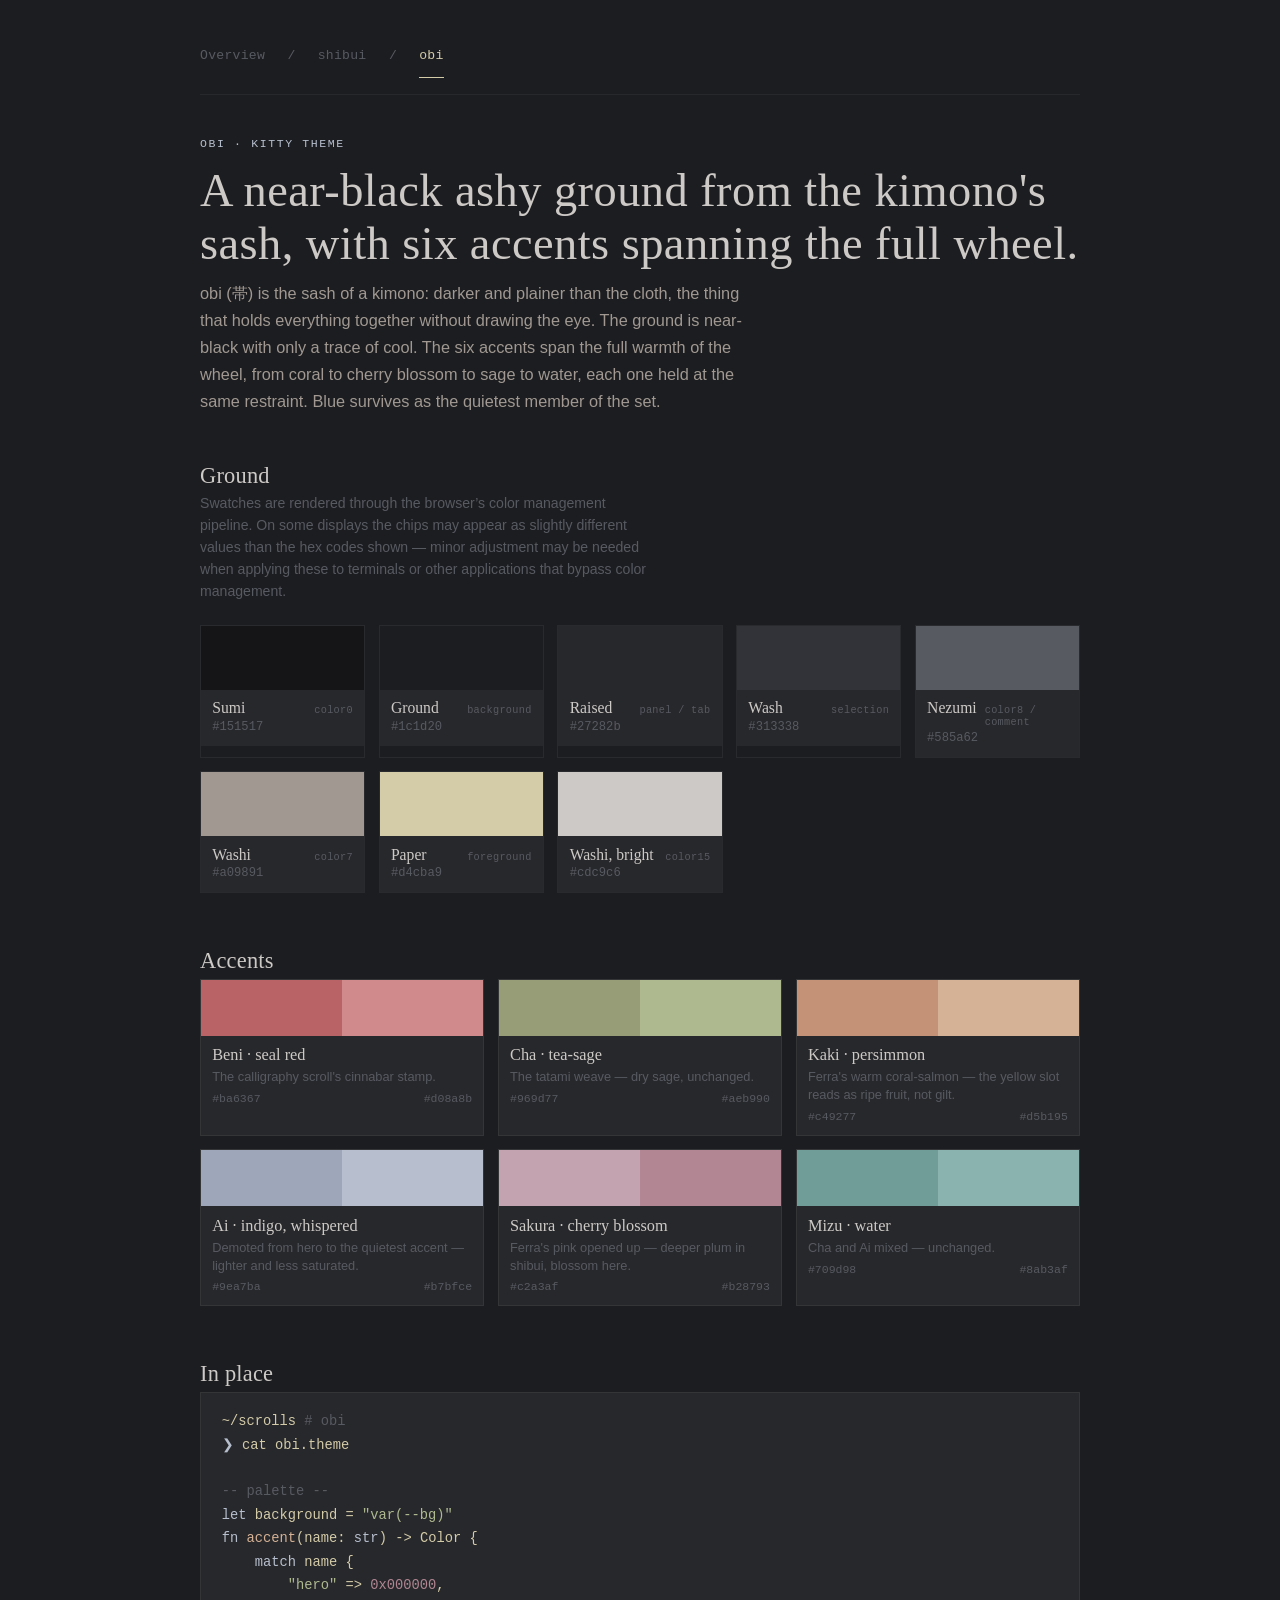
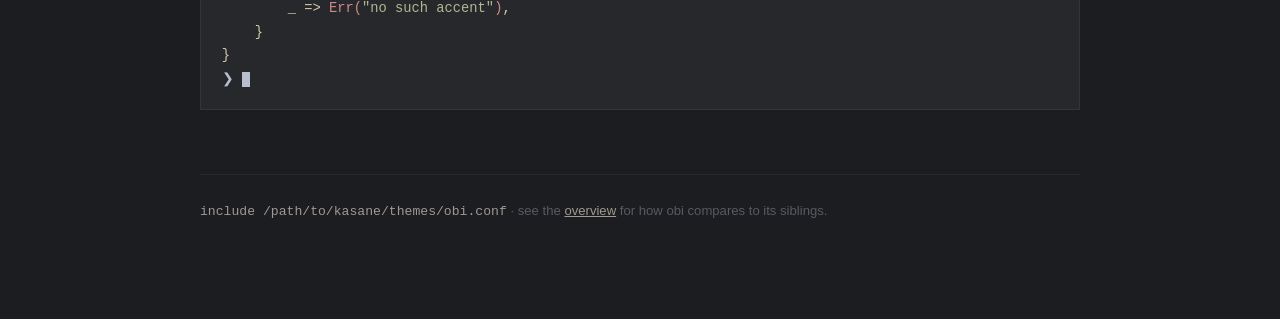
==== docs/obi.html @ 236ee2bc "Add kasane: shibui and obi kitty themes with raised and gamma-corrected variants Two muted terminal " ====
<!doctype html>
<html lang="en">
<head>
<meta charset="utf-8">
<meta name="viewport" content="width=device-width, initial-scale=1">
<meta name="color-scheme" content="dark">
<meta name="description" content="A near-black ashy ground from the kimono's sash, with six accents spanning the full wheel.">
<title>obi — palette study</title>
<link rel="stylesheet" href="assets/style.css">
<style>:root {
    --sumi:         #151517;
    --bg:           #1c1d20;
    --bg-raised:    #27282b;
    --bg-select:    #313338;
    --nezumi:       #585a62;
    --washi-dim:    #585a62;
    --washi:        #a09891;
    --washi-bright: #cdc9c6;
    --fg:           #d4cba9;
    --accent-hero:      #b7bfce;
    --accent-green-b:   #aeb990;
    --accent-gold-b:    #d5b195;
    --accent-pink-b:    #b28793;
    --accent-red-b:     #d08a8b;
    --serif: "Iowan Old Style", "Hoefler Text", Georgia, "Songti SC", serif;
    --sans: -apple-system, "SF Pro Text", "Helvetica Neue", Arial, sans-serif;
    --mono: "SF Mono", "JetBrains Mono", Menlo, Consolas, monospace;
    }</style>
</head>
<body>
<main>
<nav class="top"><a href="index.html">Overview</a><span class="sep">/</span><a href="shibui.html">shibui</a><span class="sep">/</span><a href="obi.html" class="current">obi</a></nav>
  <p class="eyebrow">obi &middot; kitty theme</p>
  <h1>A near-black ashy ground from the kimono's sash, with six accents spanning the full wheel.</h1>
  <p class="lede">obi (帯) is the sash of a kimono: darker and plainer than the cloth, the thing that holds everything together without drawing the eye. The ground is near-black with only a trace of cool. The six accents span the full warmth of the wheel, from coral to cherry blossom to sage to water, each one held at the same restraint. Blue survives as the quietest member of the set.</p>

  <section>
    <h2>Ground</h2>
    <p class="section-note">Swatches are rendered through the browser’s color management pipeline. On some displays the chips may appear as slightly different values than the hex codes shown — minor adjustment may be needed when applying these to terminals or other applications that bypass color management.</p>
    <div class="grid">
      <div class="swatch">
        <div class="chip" style="background:#151517"></div>
        <div class="swatch-meta">
          <div class="swatch-name">Sumi <span class="role">color0</span></div>
          <div class="swatch-hex">#151517</div>
        </div>
      </div>
      <div class="swatch">
        <div class="chip" style="background:#1c1d20"></div>
        <div class="swatch-meta">
          <div class="swatch-name">Ground <span class="role">background</span></div>
          <div class="swatch-hex">#1c1d20</div>
        </div>
      </div>
      <div class="swatch">
        <div class="chip" style="background:#27282b"></div>
        <div class="swatch-meta">
          <div class="swatch-name">Raised <span class="role">panel / tab</span></div>
          <div class="swatch-hex">#27282b</div>
        </div>
      </div>
      <div class="swatch">
        <div class="chip" style="background:#313338"></div>
        <div class="swatch-meta">
          <div class="swatch-name">Wash <span class="role">selection</span></div>
          <div class="swatch-hex">#313338</div>
        </div>
      </div>
      <div class="swatch">
        <div class="chip" style="background:#585a62"></div>
        <div class="swatch-meta">
          <div class="swatch-name">Nezumi <span class="role">color8 / comment</span></div>
          <div class="swatch-hex">#585a62</div>
        </div>
      </div>
      <div class="swatch">
        <div class="chip" style="background:#a09891"></div>
        <div class="swatch-meta">
          <div class="swatch-name">Washi <span class="role">color7</span></div>
          <div class="swatch-hex">#a09891</div>
        </div>
      </div>
      <div class="swatch">
        <div class="chip" style="background:#d4cba9"></div>
        <div class="swatch-meta">
          <div class="swatch-name">Paper <span class="role">foreground</span></div>
          <div class="swatch-hex">#d4cba9</div>
        </div>
      </div>
      <div class="swatch">
        <div class="chip" style="background:#cdc9c6"></div>
        <div class="swatch-meta">
          <div class="swatch-name">Washi, bright <span class="role">color15</span></div>
          <div class="swatch-hex">#cdc9c6</div>
        </div>
      </div>
    </div>
  </section>

  <section>
    <h2>Accents</h2>
    <div class="pair-grid">
      <div class="pair">
        <div class="pair-chips">
          <div style="background:#ba6367"></div>
          <div style="background:#d08a8b"></div>
        </div>
        <div class="pair-meta">
          <div class="pair-name">Beni &middot; seal red</div>
          <div class="pair-source">The calligraphy scroll's cinnabar stamp.</div>
          <div class="pair-hex"><span>#ba6367</span><span>#d08a8b</span></div>
        </div>
      </div>
      <div class="pair">
        <div class="pair-chips">
          <div style="background:#969d77"></div>
          <div style="background:#aeb990"></div>
        </div>
        <div class="pair-meta">
          <div class="pair-name">Cha &middot; tea-sage</div>
          <div class="pair-source">The tatami weave — dry sage, unchanged.</div>
          <div class="pair-hex"><span>#969d77</span><span>#aeb990</span></div>
        </div>
      </div>
      <div class="pair">
        <div class="pair-chips">
          <div style="background:#c49277"></div>
          <div style="background:#d5b195"></div>
        </div>
        <div class="pair-meta">
          <div class="pair-name">Kaki &middot; persimmon</div>
          <div class="pair-source">Ferra's warm coral-salmon — the yellow slot reads as ripe fruit, not gilt.</div>
          <div class="pair-hex"><span>#c49277</span><span>#d5b195</span></div>
        </div>
      </div>
      <div class="pair">
        <div class="pair-chips">
          <div style="background:#9ea7ba"></div>
          <div style="background:#b7bfce"></div>
        </div>
        <div class="pair-meta">
          <div class="pair-name">Ai &middot; indigo, whispered</div>
          <div class="pair-source">Demoted from hero to the quietest accent — lighter and less saturated.</div>
          <div class="pair-hex"><span>#9ea7ba</span><span>#b7bfce</span></div>
        </div>
      </div>
      <div class="pair">
        <div class="pair-chips">
          <div style="background:#c2a3af"></div>
          <div style="background:#b28793"></div>
        </div>
        <div class="pair-meta">
          <div class="pair-name">Sakura &middot; cherry blossom</div>
          <div class="pair-source">Ferra's pink opened up — deeper plum in shibui, blossom here.</div>
          <div class="pair-hex"><span>#c2a3af</span><span>#b28793</span></div>
        </div>
      </div>
      <div class="pair">
        <div class="pair-chips">
          <div style="background:#709d98"></div>
          <div style="background:#8ab3af"></div>
        </div>
        <div class="pair-meta">
          <div class="pair-name">Mizu &middot; water</div>
          <div class="pair-source">Cha and Ai mixed — unchanged.</div>
          <div class="pair-hex"><span>#709d98</span><span>#8ab3af</span></div>
        </div>
      </div>
    </div>
  </section>

  <section>
    <h2>In place</h2>
    <div class="term">~/scrolls <span class="comment"># obi</span>
<span class="kw">&#10095;</span> cat obi.theme

<span class="comment">-- palette --</span>
<span class="kw">let</span> background = <span class="str">"var(--bg)"</span>
<span class="kw">fn</span> <span class="fn">accent</span>(name: <span class="kw">str</span>) -&gt; Color {
    <span class="kw">match</span> name {
        <span class="str">"hero"</span> =&gt; <span class="num">0x000000</span>,
        _ =&gt; <span class="err">Err(<span class="str">"no such accent"</span>)</span>,
    }
}
<span class="kw">&#10095;</span> <span class="cursor-blk"> </span></div>
  </section>

  <footer>
    <code>include /path/to/kasane/themes/obi.conf</code> &middot;
    see the <a href="index.html">overview</a> for how obi compares to its siblings.
  </footer>

</main>
</body>
</html>
---- docs/assets/style.css ----
* { box-sizing: border-box; }
html, body {
  margin: 0;
  background: var(--bg);
  color: var(--fg);
  font-family: var(--sans);
}
body {
  padding: 3rem 1.5rem 6rem;
  display: flex;
  justify-content: center;
}
main {
  width: 100%;
  max-width: 880px;
}

nav.top {
  display: flex;
  align-items: baseline;
  gap: 1.4rem;
  margin-bottom: 2.6rem;
  padding-bottom: 1rem;
  border-bottom: 1px solid var(--bg-raised);
  font-family: var(--mono);
  font-size: 0.82rem;
}
nav.top a {
  color: var(--washi-dim);
  text-decoration: none;
  letter-spacing: 0.02em;
}
nav.top a:hover,
nav.top a:focus-visible { color: var(--washi-bright); }
nav.top a.current { color: var(--fg); border-bottom: 1px solid var(--fg); padding-bottom: 0.9rem; }
nav.top .sep { color: var(--nezumi); }

.eyebrow {
  font-family: var(--mono);
  font-size: 0.72rem;
  letter-spacing: 0.14em;
  text-transform: uppercase;
  color: var(--accent-hero);
  margin: 0 0 0.9rem;
}
h1 {
  font-family: var(--serif);
  font-weight: 400;
  font-size: clamp(2rem, 5vw, 2.9rem);
  letter-spacing: 0.01em;
  margin: 0 0 0.6rem;
  color: var(--washi-bright);
  text-wrap: balance;
}
.lede {
  font-size: 1.02rem;
  line-height: 1.65;
  color: var(--washi);
  max-width: 62ch;
  margin: 0 0 3rem;
}
.lede em { color: var(--fg); font-style: normal; }

h2 {
  font-family: var(--serif);
  font-weight: 400;
  font-size: 1.4rem;
  color: var(--washi-bright);
  margin: 0 0 0.3rem;
  letter-spacing: 0.01em;
}
.section-note {
  font-size: 0.88rem;
  color: var(--washi-dim);
  margin: 0 0 1.4rem;
  line-height: 1.55;
  max-width: 58ch;
}
section { margin-bottom: 3.4rem; }
section:last-of-type { margin-bottom: 0; }

/* reference strip (index page only) */
.refs {
  display: grid;
  grid-template-columns: repeat(3, 1fr);
  gap: 0.9rem;
  margin-bottom: 3rem;
}
.ref-card { border: 1px solid var(--bg-raised); background: var(--bg-raised); overflow: hidden; }
.ref-card img { display: block; width: 100%; height: 108px; object-fit: cover; filter: saturate(0.94); }
.ref-cap { padding: 0.55rem 0.7rem 0.7rem; font-family: var(--mono); font-size: 0.7rem; letter-spacing: 0.04em; color: var(--washi-dim); }
.ref-cap b { color: var(--washi); font-weight: 500; }

/* theme cards (index page only) */
.theme-cards {
  display: grid;
  grid-template-columns: repeat(auto-fit, minmax(220px, 1fr));
  gap: 1rem;
}
.theme-card {
  display: block;
  text-decoration: none;
  border: 1px solid var(--bg-raised);
  background: var(--bg-raised);
  padding: 1.1rem 1.2rem 1.3rem;
  transition: border-color 0.15s ease;
}
.theme-card:hover, .theme-card:focus-visible { border-color: var(--nezumi); }
.theme-card .swatch-row { display: flex; height: 28px; margin-bottom: 0.9rem; }
.theme-card .swatch-row > span { flex: 1; }
.theme-card h3 { font-family: var(--serif); font-size: 1.25rem; color: var(--washi-bright); margin: 0 0 0.4rem; }
.theme-card p { font-size: 0.85rem; color: var(--washi-dim); line-height: 1.5; margin: 0; }

table.compare { border-collapse: collapse; width: 100%; font-size: 0.82rem; }
table.compare th, table.compare td { text-align: left; padding: 0.5rem 0.8rem 0.5rem 0; border-bottom: 1px solid var(--bg-raised); }
table.compare th { color: var(--washi-dim); font-weight: 500; font-family: var(--mono); font-size: 0.72rem; text-transform: uppercase; letter-spacing: 0.04em; }
table.compare td { font-family: var(--mono); color: var(--fg); }
table.compare td.swatch-cell { font-family: var(--mono); }
table.compare .chip-inline { display: inline-block; width: 0.85em; height: 0.85em; margin-right: 0.5em; vertical-align: -0.05em; border: 1px solid rgba(255,255,255,0.15); }
.wide-table-wrap { overflow-x: auto; }

/* swatch grid */
.grid { display: grid; grid-template-columns: repeat(auto-fill, minmax(150px, 1fr)); gap: 0.85rem; }
.swatch { border: 1px solid rgba(255,255,255,0.06); }
.chip { height: 64px; width: 100%; }
.swatch-meta { padding: 0.6rem 0.7rem 0.75rem; background: var(--bg-raised); }
.swatch-name { font-family: var(--serif); font-size: 0.98rem; color: var(--washi-bright); display: flex; align-items: baseline; justify-content: space-between; gap: 0.5rem; }
.swatch-name .role { font-family: var(--mono); font-size: 0.64rem; color: var(--nezumi); letter-spacing: 0.03em; }
.swatch-hex { font-family: var(--mono); font-size: 0.76rem; color: var(--washi-dim); margin-top: 0.15rem; font-variant-numeric: tabular-nums; }

.pair-grid { display: grid; grid-template-columns: repeat(auto-fill, minmax(220px, 1fr)); gap: 0.85rem; }
.pair { border: 1px solid rgba(255,255,255,0.06); background: var(--bg-raised); }
.pair-chips { display: flex; }
.pair-chips > div { flex: 1; height: 56px; }
.pair-meta { padding: 0.6rem 0.7rem 0.75rem; }
.pair-name { font-family: var(--serif); font-size: 1.02rem; color: var(--washi-bright); }
.pair-source { font-size: 0.8rem; color: var(--washi-dim); margin-top: 0.2rem; line-height: 1.4; }
.pair-hex { font-family: var(--mono); font-size: 0.72rem; color: var(--nezumi); margin-top: 0.35rem; display: flex; justify-content: space-between; }

.term {
  background: var(--bg-raised);
  border: 1px solid rgba(255,255,255,0.06);
  font-family: var(--mono);
  font-size: 0.86rem;
  line-height: 1.7;
  padding: 1.1rem 1.3rem;
  overflow-x: auto;
  white-space: pre;
}
.term .comment { color: var(--nezumi); }
.term .kw { color: var(--accent-hero); }
.term .str { color: var(--accent-green-b); }
.term .fn { color: var(--accent-gold-b); }
.term .num { color: var(--accent-pink-b); }
.term .err { color: var(--accent-red-b); }
.term .cursor-blk { background: var(--accent-hero); color: var(--sumi); }

footer {
  margin-top: 4rem;
  padding-top: 1.6rem;
  border-top: 1px solid var(--bg-raised);
  font-size: 0.82rem;
  color: var(--washi-dim);
  line-height: 1.6;
}
footer code { font-family: var(--mono); color: var(--washi); }
footer a { color: var(--washi); }

@media (max-width: 600px) {
  .refs { grid-template-columns: 1fr; }
  body { padding: 2.4rem 1.1rem 4rem; }
}
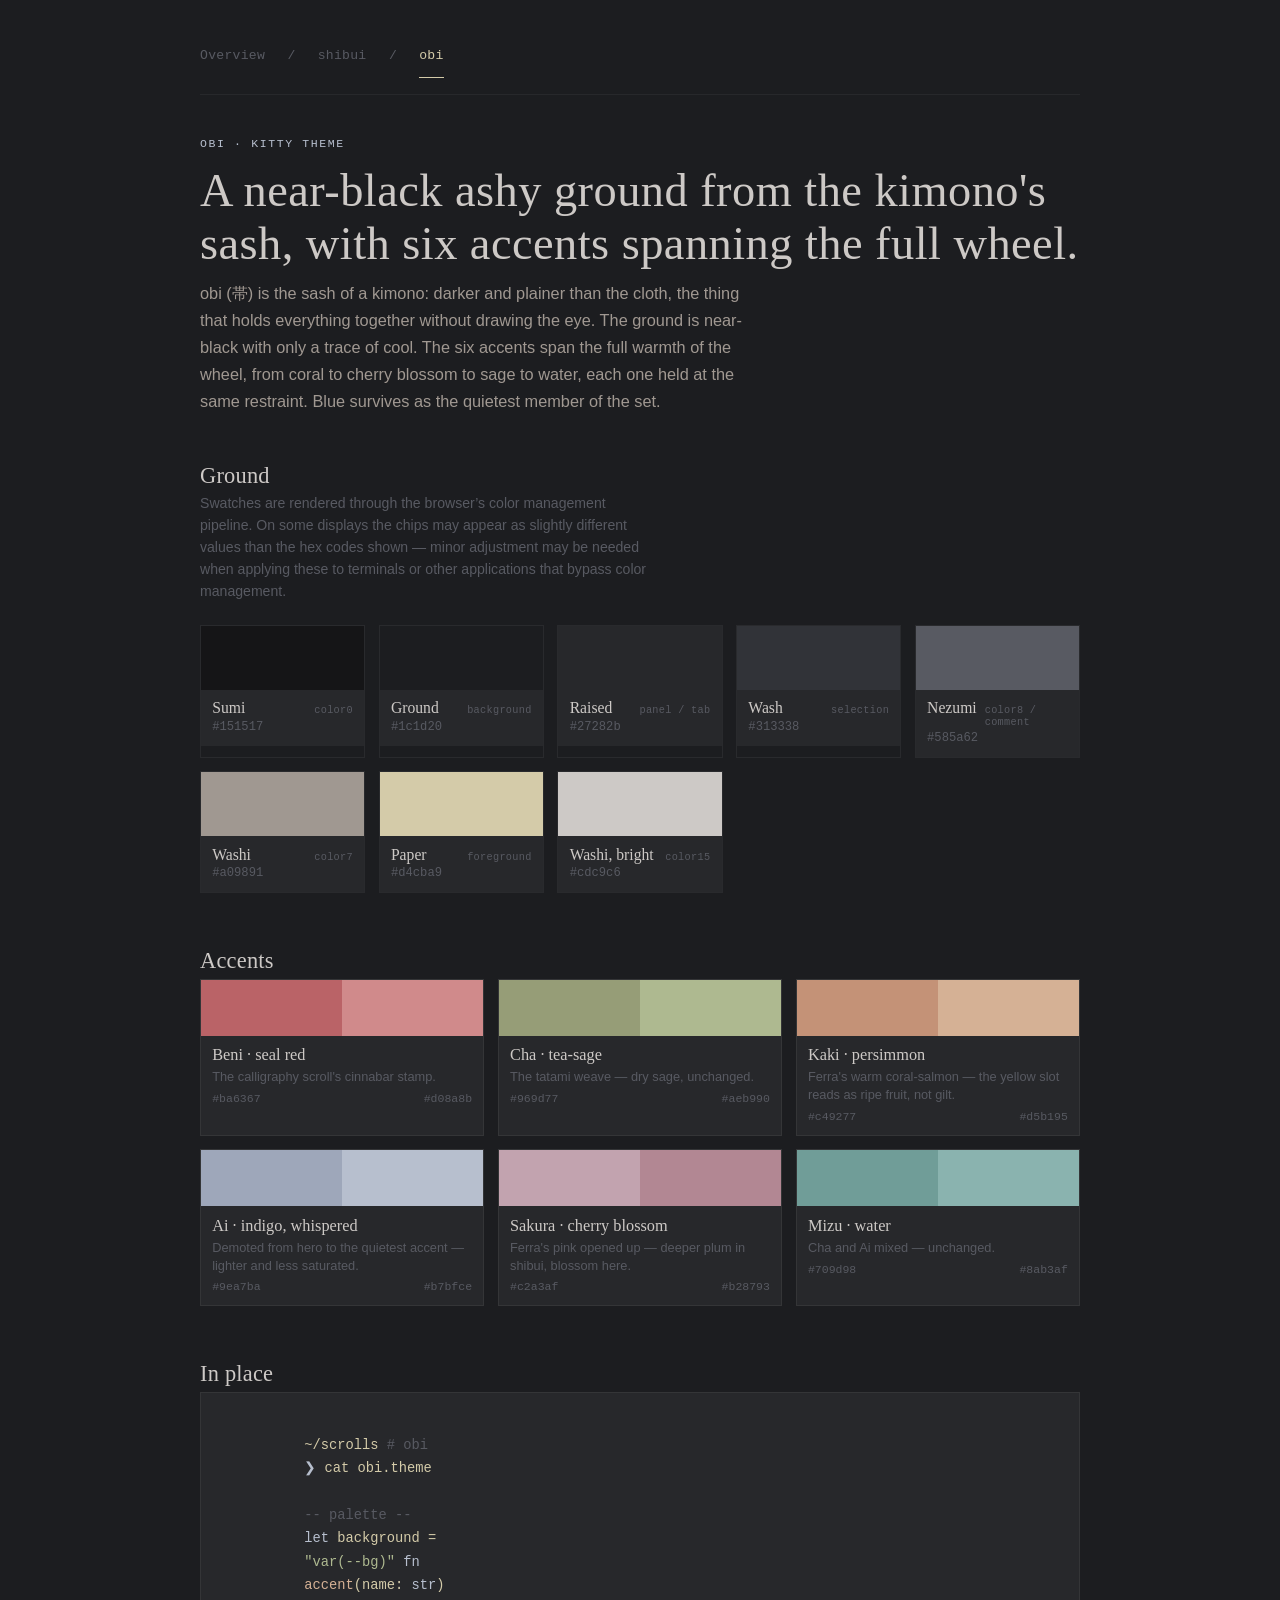
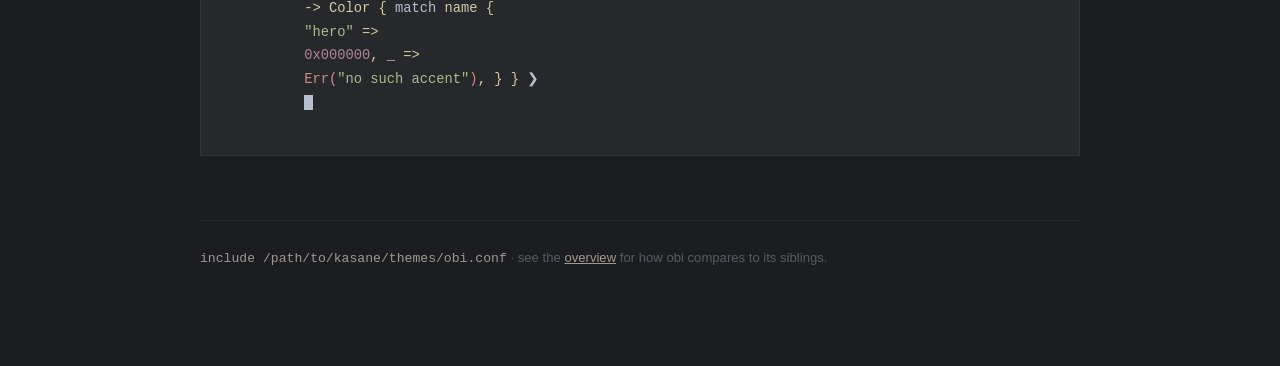
==== commit 09d50fe7: "Add nix expression and checks" ====
--- a/docs/obi.html
+++ b/docs/obi.html
@@ -1,195 +1,263 @@
 <!doctype html>
 <html lang="en">
-<head>
-<meta charset="utf-8">
-<meta name="viewport" content="width=device-width, initial-scale=1">
-<meta name="color-scheme" content="dark">
-<meta name="description" content="A near-black ashy ground from the kimono's sash, with six accents spanning the full wheel.">
-<title>obi — palette study</title>
-<link rel="stylesheet" href="assets/style.css">
-<style>:root {
-    --sumi:         #151517;
-    --bg:           #1c1d20;
-    --bg-raised:    #27282b;
-    --bg-select:    #313338;
-    --nezumi:       #585a62;
-    --washi-dim:    #585a62;
-    --washi:        #a09891;
-    --washi-bright: #cdc9c6;
-    --fg:           #d4cba9;
-    --accent-hero:      #b7bfce;
-    --accent-green-b:   #aeb990;
-    --accent-gold-b:    #d5b195;
-    --accent-pink-b:    #b28793;
-    --accent-red-b:     #d08a8b;
-    --serif: "Iowan Old Style", "Hoefler Text", Georgia, "Songti SC", serif;
-    --sans: -apple-system, "SF Pro Text", "Helvetica Neue", Arial, sans-serif;
-    --mono: "SF Mono", "JetBrains Mono", Menlo, Consolas, monospace;
-    }</style>
-</head>
-<body>
-<main>
-<nav class="top"><a href="index.html">Overview</a><span class="sep">/</span><a href="shibui.html">shibui</a><span class="sep">/</span><a href="obi.html" class="current">obi</a></nav>
-  <p class="eyebrow">obi &middot; kitty theme</p>
-  <h1>A near-black ashy ground from the kimono's sash, with six accents spanning the full wheel.</h1>
-  <p class="lede">obi (帯) is the sash of a kimono: darker and plainer than the cloth, the thing that holds everything together without drawing the eye. The ground is near-black with only a trace of cool. The six accents span the full warmth of the wheel, from coral to cherry blossom to sage to water, each one held at the same restraint. Blue survives as the quietest member of the set.</p>
-
-  <section>
-    <h2>Ground</h2>
-    <p class="section-note">Swatches are rendered through the browser’s color management pipeline. On some displays the chips may appear as slightly different values than the hex codes shown — minor adjustment may be needed when applying these to terminals or other applications that bypass color management.</p>
-    <div class="grid">
-      <div class="swatch">
-        <div class="chip" style="background:#151517"></div>
-        <div class="swatch-meta">
-          <div class="swatch-name">Sumi <span class="role">color0</span></div>
-          <div class="swatch-hex">#151517</div>
+  <head>
+    <meta charset="utf-8" />
+    <meta name="viewport" content="width=device-width, initial-scale=1" />
+    <meta name="color-scheme" content="dark" />
+    <meta
+      name="description"
+      content="A near-black ashy ground from the kimono's sash, with six accents spanning the full wheel."
+    />
+    <title>obi — palette study</title>
+    <link rel="stylesheet" href="assets/style.css" />
+    <style>
+      :root {
+        --sumi: #151517;
+        --bg: #1c1d20;
+        --bg-raised: #27282b;
+        --bg-select: #313338;
+        --nezumi: #585a62;
+        --washi-dim: #585a62;
+        --washi: #a09891;
+        --washi-bright: #cdc9c6;
+        --fg: #d4cba9;
+        --accent-hero: #b7bfce;
+        --accent-green-b: #aeb990;
+        --accent-gold-b: #d5b195;
+        --accent-pink-b: #b28793;
+        --accent-red-b: #d08a8b;
+        --serif: "Iowan Old Style", "Hoefler Text", Georgia, "Songti SC", serif;
+        --sans:
+          -apple-system, "SF Pro Text", "Helvetica Neue", Arial, sans-serif;
+        --mono: "SF Mono", "JetBrains Mono", Menlo, Consolas, monospace;
+      }
+    </style>
+  </head>
+  <body>
+    <main>
+      <nav class="top">
+        <a href="index.html">Overview</a><span class="sep">/</span
+        ><a href="shibui.html">shibui</a><span class="sep">/</span
+        ><a href="obi.html" class="current">obi</a>
+      </nav>
+      <p class="eyebrow">obi &middot; kitty theme</p>
+      <h1>
+        A near-black ashy ground from the kimono's sash, with six accents
+        spanning the full wheel.
+      </h1>
+      <p class="lede">
+        obi (帯) is the sash of a kimono: darker and plainer than the cloth, the
+        thing that holds everything together without drawing the eye. The ground
+        is near-black with only a trace of cool. The six accents span the full
+        warmth of the wheel, from coral to cherry blossom to sage to water, each
+        one held at the same restraint. Blue survives as the quietest member of
+        the set.
+      </p>
+
+      <section>
+        <h2>Ground</h2>
+        <p class="section-note">
+          Swatches are rendered through the browser’s color management pipeline.
+          On some displays the chips may appear as slightly different values
+          than the hex codes shown — minor adjustment may be needed when
+          applying these to terminals or other applications that bypass color
+          management.
+        </p>
+        <div class="grid">
+          <div class="swatch">
+            <div class="chip" style="background: #151517"></div>
+            <div class="swatch-meta">
+              <div class="swatch-name">
+                Sumi <span class="role">color0</span>
+              </div>
+              <div class="swatch-hex">#151517</div>
+            </div>
+          </div>
+          <div class="swatch">
+            <div class="chip" style="background: #1c1d20"></div>
+            <div class="swatch-meta">
+              <div class="swatch-name">
+                Ground <span class="role">background</span>
+              </div>
+              <div class="swatch-hex">#1c1d20</div>
+            </div>
+          </div>
+          <div class="swatch">
+            <div class="chip" style="background: #27282b"></div>
+            <div class="swatch-meta">
+              <div class="swatch-name">
+                Raised <span class="role">panel / tab</span>
+              </div>
+              <div class="swatch-hex">#27282b</div>
+            </div>
+          </div>
+          <div class="swatch">
+            <div class="chip" style="background: #313338"></div>
+            <div class="swatch-meta">
+              <div class="swatch-name">
+                Wash <span class="role">selection</span>
+              </div>
+              <div class="swatch-hex">#313338</div>
+            </div>
+          </div>
+          <div class="swatch">
+            <div class="chip" style="background: #585a62"></div>
+            <div class="swatch-meta">
+              <div class="swatch-name">
+                Nezumi <span class="role">color8 / comment</span>
+              </div>
+              <div class="swatch-hex">#585a62</div>
+            </div>
+          </div>
+          <div class="swatch">
+            <div class="chip" style="background: #a09891"></div>
+            <div class="swatch-meta">
+              <div class="swatch-name">
+                Washi <span class="role">color7</span>
+              </div>
+              <div class="swatch-hex">#a09891</div>
+            </div>
+          </div>
+          <div class="swatch">
+            <div class="chip" style="background: #d4cba9"></div>
+            <div class="swatch-meta">
+              <div class="swatch-name">
+                Paper <span class="role">foreground</span>
+              </div>
+              <div class="swatch-hex">#d4cba9</div>
+            </div>
+          </div>
+          <div class="swatch">
+            <div class="chip" style="background: #cdc9c6"></div>
+            <div class="swatch-meta">
+              <div class="swatch-name">
+                Washi, bright <span class="role">color15</span>
+              </div>
+              <div class="swatch-hex">#cdc9c6</div>
+            </div>
+          </div>
         </div>
-      </div>
-      <div class="swatch">
-        <div class="chip" style="background:#1c1d20"></div>
-        <div class="swatch-meta">
-          <div class="swatch-name">Ground <span class="role">background</span></div>
-          <div class="swatch-hex">#1c1d20</div>
+      </section>
+
+      <section>
+        <h2>Accents</h2>
+        <div class="pair-grid">
+          <div class="pair">
+            <div class="pair-chips">
+              <div style="background: #ba6367"></div>
+              <div style="background: #d08a8b"></div>
+            </div>
+            <div class="pair-meta">
+              <div class="pair-name">Beni &middot; seal red</div>
+              <div class="pair-source">
+                The calligraphy scroll's cinnabar stamp.
+              </div>
+              <div class="pair-hex">
+                <span>#ba6367</span><span>#d08a8b</span>
+              </div>
+            </div>
+          </div>
+          <div class="pair">
+            <div class="pair-chips">
+              <div style="background: #969d77"></div>
+              <div style="background: #aeb990"></div>
+            </div>
+            <div class="pair-meta">
+              <div class="pair-name">Cha &middot; tea-sage</div>
+              <div class="pair-source">
+                The tatami weave — dry sage, unchanged.
+              </div>
+              <div class="pair-hex">
+                <span>#969d77</span><span>#aeb990</span>
+              </div>
+            </div>
+          </div>
+          <div class="pair">
+            <div class="pair-chips">
+              <div style="background: #c49277"></div>
+              <div style="background: #d5b195"></div>
+            </div>
+            <div class="pair-meta">
+              <div class="pair-name">Kaki &middot; persimmon</div>
+              <div class="pair-source">
+                Ferra's warm coral-salmon — the yellow slot reads as ripe fruit,
+                not gilt.
+              </div>
+              <div class="pair-hex">
+                <span>#c49277</span><span>#d5b195</span>
+              </div>
+            </div>
+          </div>
+          <div class="pair">
+            <div class="pair-chips">
+              <div style="background: #9ea7ba"></div>
+              <div style="background: #b7bfce"></div>
+            </div>
+            <div class="pair-meta">
+              <div class="pair-name">Ai &middot; indigo, whispered</div>
+              <div class="pair-source">
+                Demoted from hero to the quietest accent — lighter and less
+                saturated.
+              </div>
+              <div class="pair-hex">
+                <span>#9ea7ba</span><span>#b7bfce</span>
+              </div>
+            </div>
+          </div>
+          <div class="pair">
+            <div class="pair-chips">
+              <div style="background: #c2a3af"></div>
+              <div style="background: #b28793"></div>
+            </div>
+            <div class="pair-meta">
+              <div class="pair-name">Sakura &middot; cherry blossom</div>
+              <div class="pair-source">
+                Ferra's pink opened up — deeper plum in shibui, blossom here.
+              </div>
+              <div class="pair-hex">
+                <span>#c2a3af</span><span>#b28793</span>
+              </div>
+            </div>
+          </div>
+          <div class="pair">
+            <div class="pair-chips">
+              <div style="background: #709d98"></div>
+              <div style="background: #8ab3af"></div>
+            </div>
+            <div class="pair-meta">
+              <div class="pair-name">Mizu &middot; water</div>
+              <div class="pair-source">Cha and Ai mixed — unchanged.</div>
+              <div class="pair-hex">
+                <span>#709d98</span><span>#8ab3af</span>
+              </div>
+            </div>
+          </div>
         </div>
-      </div>
-      <div class="swatch">
-        <div class="chip" style="background:#27282b"></div>
-        <div class="swatch-meta">
-          <div class="swatch-name">Raised <span class="role">panel / tab</span></div>
-          <div class="swatch-hex">#27282b</div>
+      </section>
+
+      <section>
+        <h2>In place</h2>
+        <div class="term">
+          ~/scrolls <span class="comment"># obi</span>
+          <span class="kw">&#10095;</span> cat obi.theme
+
+          <span class="comment">-- palette --</span>
+          <span class="kw">let</span> background =
+          <span class="str">"var(--bg)"</span> <span class="kw">fn</span>
+          <span class="fn">accent</span>(name: <span class="kw">str</span>)
+          -&gt; Color { <span class="kw">match</span> name {
+          <span class="str">"hero"</span> =&gt;
+          <span class="num">0x000000</span>, _ =&gt;
+          <span class="err">Err(<span class="str">"no such accent"</span>)</span
+          >, } } <span class="kw">&#10095;</span>
+          <span class="cursor-blk"> </span>
         </div>
-      </div>
-      <div class="swatch">
-        <div class="chip" style="background:#313338"></div>
-        <div class="swatch-meta">
-          <div class="swatch-name">Wash <span class="role">selection</span></div>
-          <div class="swatch-hex">#313338</div>
-        </div>
-      </div>
-      <div class="swatch">
-        <div class="chip" style="background:#585a62"></div>
-        <div class="swatch-meta">
-          <div class="swatch-name">Nezumi <span class="role">color8 / comment</span></div>
-          <div class="swatch-hex">#585a62</div>
-        </div>
-      </div>
-      <div class="swatch">
-        <div class="chip" style="background:#a09891"></div>
-        <div class="swatch-meta">
-          <div class="swatch-name">Washi <span class="role">color7</span></div>
-          <div class="swatch-hex">#a09891</div>
-        </div>
-      </div>
-      <div class="swatch">
-        <div class="chip" style="background:#d4cba9"></div>
-        <div class="swatch-meta">
-          <div class="swatch-name">Paper <span class="role">foreground</span></div>
-          <div class="swatch-hex">#d4cba9</div>
-        </div>
-      </div>
-      <div class="swatch">
-        <div class="chip" style="background:#cdc9c6"></div>
-        <div class="swatch-meta">
-          <div class="swatch-name">Washi, bright <span class="role">color15</span></div>
-          <div class="swatch-hex">#cdc9c6</div>
-        </div>
-      </div>
-    </div>
-  </section>
-
-  <section>
-    <h2>Accents</h2>
-    <div class="pair-grid">
-      <div class="pair">
-        <div class="pair-chips">
-          <div style="background:#ba6367"></div>
-          <div style="background:#d08a8b"></div>
-        </div>
-        <div class="pair-meta">
-          <div class="pair-name">Beni &middot; seal red</div>
-          <div class="pair-source">The calligraphy scroll's cinnabar stamp.</div>
-          <div class="pair-hex"><span>#ba6367</span><span>#d08a8b</span></div>
-        </div>
-      </div>
-      <div class="pair">
-        <div class="pair-chips">
-          <div style="background:#969d77"></div>
-          <div style="background:#aeb990"></div>
-        </div>
-        <div class="pair-meta">
-          <div class="pair-name">Cha &middot; tea-sage</div>
-          <div class="pair-source">The tatami weave — dry sage, unchanged.</div>
-          <div class="pair-hex"><span>#969d77</span><span>#aeb990</span></div>
-        </div>
-      </div>
-      <div class="pair">
-        <div class="pair-chips">
-          <div style="background:#c49277"></div>
-          <div style="background:#d5b195"></div>
-        </div>
-        <div class="pair-meta">
-          <div class="pair-name">Kaki &middot; persimmon</div>
-          <div class="pair-source">Ferra's warm coral-salmon — the yellow slot reads as ripe fruit, not gilt.</div>
-          <div class="pair-hex"><span>#c49277</span><span>#d5b195</span></div>
-        </div>
-      </div>
-      <div class="pair">
-        <div class="pair-chips">
-          <div style="background:#9ea7ba"></div>
-          <div style="background:#b7bfce"></div>
-        </div>
-        <div class="pair-meta">
-          <div class="pair-name">Ai &middot; indigo, whispered</div>
-          <div class="pair-source">Demoted from hero to the quietest accent — lighter and less saturated.</div>
-          <div class="pair-hex"><span>#9ea7ba</span><span>#b7bfce</span></div>
-        </div>
-      </div>
-      <div class="pair">
-        <div class="pair-chips">
-          <div style="background:#c2a3af"></div>
-          <div style="background:#b28793"></div>
-        </div>
-        <div class="pair-meta">
-          <div class="pair-name">Sakura &middot; cherry blossom</div>
-          <div class="pair-source">Ferra's pink opened up — deeper plum in shibui, blossom here.</div>
-          <div class="pair-hex"><span>#c2a3af</span><span>#b28793</span></div>
-        </div>
-      </div>
-      <div class="pair">
-        <div class="pair-chips">
-          <div style="background:#709d98"></div>
-          <div style="background:#8ab3af"></div>
-        </div>
-        <div class="pair-meta">
-          <div class="pair-name">Mizu &middot; water</div>
-          <div class="pair-source">Cha and Ai mixed — unchanged.</div>
-          <div class="pair-hex"><span>#709d98</span><span>#8ab3af</span></div>
-        </div>
-      </div>
-    </div>
-  </section>
-
-  <section>
-    <h2>In place</h2>
-    <div class="term">~/scrolls <span class="comment"># obi</span>
-<span class="kw">&#10095;</span> cat obi.theme
-
-<span class="comment">-- palette --</span>
-<span class="kw">let</span> background = <span class="str">"var(--bg)"</span>
-<span class="kw">fn</span> <span class="fn">accent</span>(name: <span class="kw">str</span>) -&gt; Color {
-    <span class="kw">match</span> name {
-        <span class="str">"hero"</span> =&gt; <span class="num">0x000000</span>,
-        _ =&gt; <span class="err">Err(<span class="str">"no such accent"</span>)</span>,
-    }
-}
-<span class="kw">&#10095;</span> <span class="cursor-blk"> </span></div>
-  </section>
-
-  <footer>
-    <code>include /path/to/kasane/themes/obi.conf</code> &middot;
-    see the <a href="index.html">overview</a> for how obi compares to its siblings.
-  </footer>
-
-</main>
-</body>
+      </section>
+
+      <footer>
+        <code>include /path/to/kasane/themes/obi.conf</code> &middot; see the
+        <a href="index.html">overview</a> for how obi compares to its siblings.
+      </footer>
+    </main>
+  </body>
 </html>
--- a/docs/assets/style.css
+++ b/docs/assets/style.css
@@ -1,5 +1,8 @@
-* { box-sizing: border-box; }
-html, body {
+* {
+  box-sizing: border-box;
+}
+html,
+body {
   margin: 0;
   background: var(--bg);
   color: var(--fg);
@@ -31,9 +34,17 @@
   letter-spacing: 0.02em;
 }
 nav.top a:hover,
-nav.top a:focus-visible { color: var(--washi-bright); }
-nav.top a.current { color: var(--fg); border-bottom: 1px solid var(--fg); padding-bottom: 0.9rem; }
-nav.top .sep { color: var(--nezumi); }
+nav.top a:focus-visible {
+  color: var(--washi-bright);
+}
+nav.top a.current {
+  color: var(--fg);
+  border-bottom: 1px solid var(--fg);
+  padding-bottom: 0.9rem;
+}
+nav.top .sep {
+  color: var(--nezumi);
+}
 
 .eyebrow {
   font-family: var(--mono);
@@ -59,7 +70,10 @@
   max-width: 62ch;
   margin: 0 0 3rem;
 }
-.lede em { color: var(--fg); font-style: normal; }
+.lede em {
+  color: var(--fg);
+  font-style: normal;
+}
 
 h2 {
   font-family: var(--serif);
@@ -76,8 +90,12 @@
   line-height: 1.55;
   max-width: 58ch;
 }
-section { margin-bottom: 3.4rem; }
-section:last-of-type { margin-bottom: 0; }
+section {
+  margin-bottom: 3.4rem;
+}
+section:last-of-type {
+  margin-bottom: 0;
+}
 
 /* reference strip (index page only) */
 .refs {
@@ -86,10 +104,29 @@
   gap: 0.9rem;
   margin-bottom: 3rem;
 }
-.ref-card { border: 1px solid var(--bg-raised); background: var(--bg-raised); overflow: hidden; }
-.ref-card img { display: block; width: 100%; height: 108px; object-fit: cover; filter: saturate(0.94); }
-.ref-cap { padding: 0.55rem 0.7rem 0.7rem; font-family: var(--mono); font-size: 0.7rem; letter-spacing: 0.04em; color: var(--washi-dim); }
-.ref-cap b { color: var(--washi); font-weight: 500; }
+.ref-card {
+  border: 1px solid var(--bg-raised);
+  background: var(--bg-raised);
+  overflow: hidden;
+}
+.ref-card img {
+  display: block;
+  width: 100%;
+  height: 108px;
+  object-fit: cover;
+  filter: saturate(0.94);
+}
+.ref-cap {
+  padding: 0.55rem 0.7rem 0.7rem;
+  font-family: var(--mono);
+  font-size: 0.7rem;
+  letter-spacing: 0.04em;
+  color: var(--washi-dim);
+}
+.ref-cap b {
+  color: var(--washi);
+  font-weight: 500;
+}
 
 /* theme cards (index page only) */
 .theme-cards {
@@ -105,41 +142,151 @@
   padding: 1.1rem 1.2rem 1.3rem;
   transition: border-color 0.15s ease;
 }
-.theme-card:hover, .theme-card:focus-visible { border-color: var(--nezumi); }
-.theme-card .swatch-row { display: flex; height: 28px; margin-bottom: 0.9rem; }
-.theme-card .swatch-row > span { flex: 1; }
-.theme-card h3 { font-family: var(--serif); font-size: 1.25rem; color: var(--washi-bright); margin: 0 0 0.4rem; }
-.theme-card p { font-size: 0.85rem; color: var(--washi-dim); line-height: 1.5; margin: 0; }
-
-table.compare { border-collapse: collapse; width: 100%; font-size: 0.82rem; }
-table.compare th, table.compare td { text-align: left; padding: 0.5rem 0.8rem 0.5rem 0; border-bottom: 1px solid var(--bg-raised); }
-table.compare th { color: var(--washi-dim); font-weight: 500; font-family: var(--mono); font-size: 0.72rem; text-transform: uppercase; letter-spacing: 0.04em; }
-table.compare td { font-family: var(--mono); color: var(--fg); }
-table.compare td.swatch-cell { font-family: var(--mono); }
-table.compare .chip-inline { display: inline-block; width: 0.85em; height: 0.85em; margin-right: 0.5em; vertical-align: -0.05em; border: 1px solid rgba(255,255,255,0.15); }
-.wide-table-wrap { overflow-x: auto; }
+.theme-card:hover,
+.theme-card:focus-visible {
+  border-color: var(--nezumi);
+}
+.theme-card .swatch-row {
+  display: flex;
+  height: 28px;
+  margin-bottom: 0.9rem;
+}
+.theme-card .swatch-row > span {
+  flex: 1;
+}
+.theme-card h3 {
+  font-family: var(--serif);
+  font-size: 1.25rem;
+  color: var(--washi-bright);
+  margin: 0 0 0.4rem;
+}
+.theme-card p {
+  font-size: 0.85rem;
+  color: var(--washi-dim);
+  line-height: 1.5;
+  margin: 0;
+}
+
+table.compare {
+  border-collapse: collapse;
+  width: 100%;
+  font-size: 0.82rem;
+}
+table.compare th,
+table.compare td {
+  text-align: left;
+  padding: 0.5rem 0.8rem 0.5rem 0;
+  border-bottom: 1px solid var(--bg-raised);
+}
+table.compare th {
+  color: var(--washi-dim);
+  font-weight: 500;
+  font-family: var(--mono);
+  font-size: 0.72rem;
+  text-transform: uppercase;
+  letter-spacing: 0.04em;
+}
+table.compare td {
+  font-family: var(--mono);
+  color: var(--fg);
+}
+table.compare td.swatch-cell {
+  font-family: var(--mono);
+}
+table.compare .chip-inline {
+  display: inline-block;
+  width: 0.85em;
+  height: 0.85em;
+  margin-right: 0.5em;
+  vertical-align: -0.05em;
+  border: 1px solid rgba(255, 255, 255, 0.15);
+}
+.wide-table-wrap {
+  overflow-x: auto;
+}
 
 /* swatch grid */
-.grid { display: grid; grid-template-columns: repeat(auto-fill, minmax(150px, 1fr)); gap: 0.85rem; }
-.swatch { border: 1px solid rgba(255,255,255,0.06); }
-.chip { height: 64px; width: 100%; }
-.swatch-meta { padding: 0.6rem 0.7rem 0.75rem; background: var(--bg-raised); }
-.swatch-name { font-family: var(--serif); font-size: 0.98rem; color: var(--washi-bright); display: flex; align-items: baseline; justify-content: space-between; gap: 0.5rem; }
-.swatch-name .role { font-family: var(--mono); font-size: 0.64rem; color: var(--nezumi); letter-spacing: 0.03em; }
-.swatch-hex { font-family: var(--mono); font-size: 0.76rem; color: var(--washi-dim); margin-top: 0.15rem; font-variant-numeric: tabular-nums; }
-
-.pair-grid { display: grid; grid-template-columns: repeat(auto-fill, minmax(220px, 1fr)); gap: 0.85rem; }
-.pair { border: 1px solid rgba(255,255,255,0.06); background: var(--bg-raised); }
-.pair-chips { display: flex; }
-.pair-chips > div { flex: 1; height: 56px; }
-.pair-meta { padding: 0.6rem 0.7rem 0.75rem; }
-.pair-name { font-family: var(--serif); font-size: 1.02rem; color: var(--washi-bright); }
-.pair-source { font-size: 0.8rem; color: var(--washi-dim); margin-top: 0.2rem; line-height: 1.4; }
-.pair-hex { font-family: var(--mono); font-size: 0.72rem; color: var(--nezumi); margin-top: 0.35rem; display: flex; justify-content: space-between; }
+.grid {
+  display: grid;
+  grid-template-columns: repeat(auto-fill, minmax(150px, 1fr));
+  gap: 0.85rem;
+}
+.swatch {
+  border: 1px solid rgba(255, 255, 255, 0.06);
+}
+.chip {
+  height: 64px;
+  width: 100%;
+}
+.swatch-meta {
+  padding: 0.6rem 0.7rem 0.75rem;
+  background: var(--bg-raised);
+}
+.swatch-name {
+  font-family: var(--serif);
+  font-size: 0.98rem;
+  color: var(--washi-bright);
+  display: flex;
+  align-items: baseline;
+  justify-content: space-between;
+  gap: 0.5rem;
+}
+.swatch-name .role {
+  font-family: var(--mono);
+  font-size: 0.64rem;
+  color: var(--nezumi);
+  letter-spacing: 0.03em;
+}
+.swatch-hex {
+  font-family: var(--mono);
+  font-size: 0.76rem;
+  color: var(--washi-dim);
+  margin-top: 0.15rem;
+  font-variant-numeric: tabular-nums;
+}
+
+.pair-grid {
+  display: grid;
+  grid-template-columns: repeat(auto-fill, minmax(220px, 1fr));
+  gap: 0.85rem;
+}
+.pair {
+  border: 1px solid rgba(255, 255, 255, 0.06);
+  background: var(--bg-raised);
+}
+.pair-chips {
+  display: flex;
+}
+.pair-chips > div {
+  flex: 1;
+  height: 56px;
+}
+.pair-meta {
+  padding: 0.6rem 0.7rem 0.75rem;
+}
+.pair-name {
+  font-family: var(--serif);
+  font-size: 1.02rem;
+  color: var(--washi-bright);
+}
+.pair-source {
+  font-size: 0.8rem;
+  color: var(--washi-dim);
+  margin-top: 0.2rem;
+  line-height: 1.4;
+}
+.pair-hex {
+  font-family: var(--mono);
+  font-size: 0.72rem;
+  color: var(--nezumi);
+  margin-top: 0.35rem;
+  display: flex;
+  justify-content: space-between;
+}
 
 .term {
   background: var(--bg-raised);
-  border: 1px solid rgba(255,255,255,0.06);
+  border: 1px solid rgba(255, 255, 255, 0.06);
   font-family: var(--mono);
   font-size: 0.86rem;
   line-height: 1.7;
@@ -147,13 +294,28 @@
   overflow-x: auto;
   white-space: pre;
 }
-.term .comment { color: var(--nezumi); }
-.term .kw { color: var(--accent-hero); }
-.term .str { color: var(--accent-green-b); }
-.term .fn { color: var(--accent-gold-b); }
-.term .num { color: var(--accent-pink-b); }
-.term .err { color: var(--accent-red-b); }
-.term .cursor-blk { background: var(--accent-hero); color: var(--sumi); }
+.term .comment {
+  color: var(--nezumi);
+}
+.term .kw {
+  color: var(--accent-hero);
+}
+.term .str {
+  color: var(--accent-green-b);
+}
+.term .fn {
+  color: var(--accent-gold-b);
+}
+.term .num {
+  color: var(--accent-pink-b);
+}
+.term .err {
+  color: var(--accent-red-b);
+}
+.term .cursor-blk {
+  background: var(--accent-hero);
+  color: var(--sumi);
+}
 
 footer {
   margin-top: 4rem;
@@ -163,10 +325,19 @@
   color: var(--washi-dim);
   line-height: 1.6;
 }
-footer code { font-family: var(--mono); color: var(--washi); }
-footer a { color: var(--washi); }
+footer code {
+  font-family: var(--mono);
+  color: var(--washi);
+}
+footer a {
+  color: var(--washi);
+}
 
 @media (max-width: 600px) {
-  .refs { grid-template-columns: 1fr; }
-  body { padding: 2.4rem 1.1rem 4rem; }
-}
+  .refs {
+    grid-template-columns: 1fr;
+  }
+  body {
+    padding: 2.4rem 1.1rem 4rem;
+  }
+}
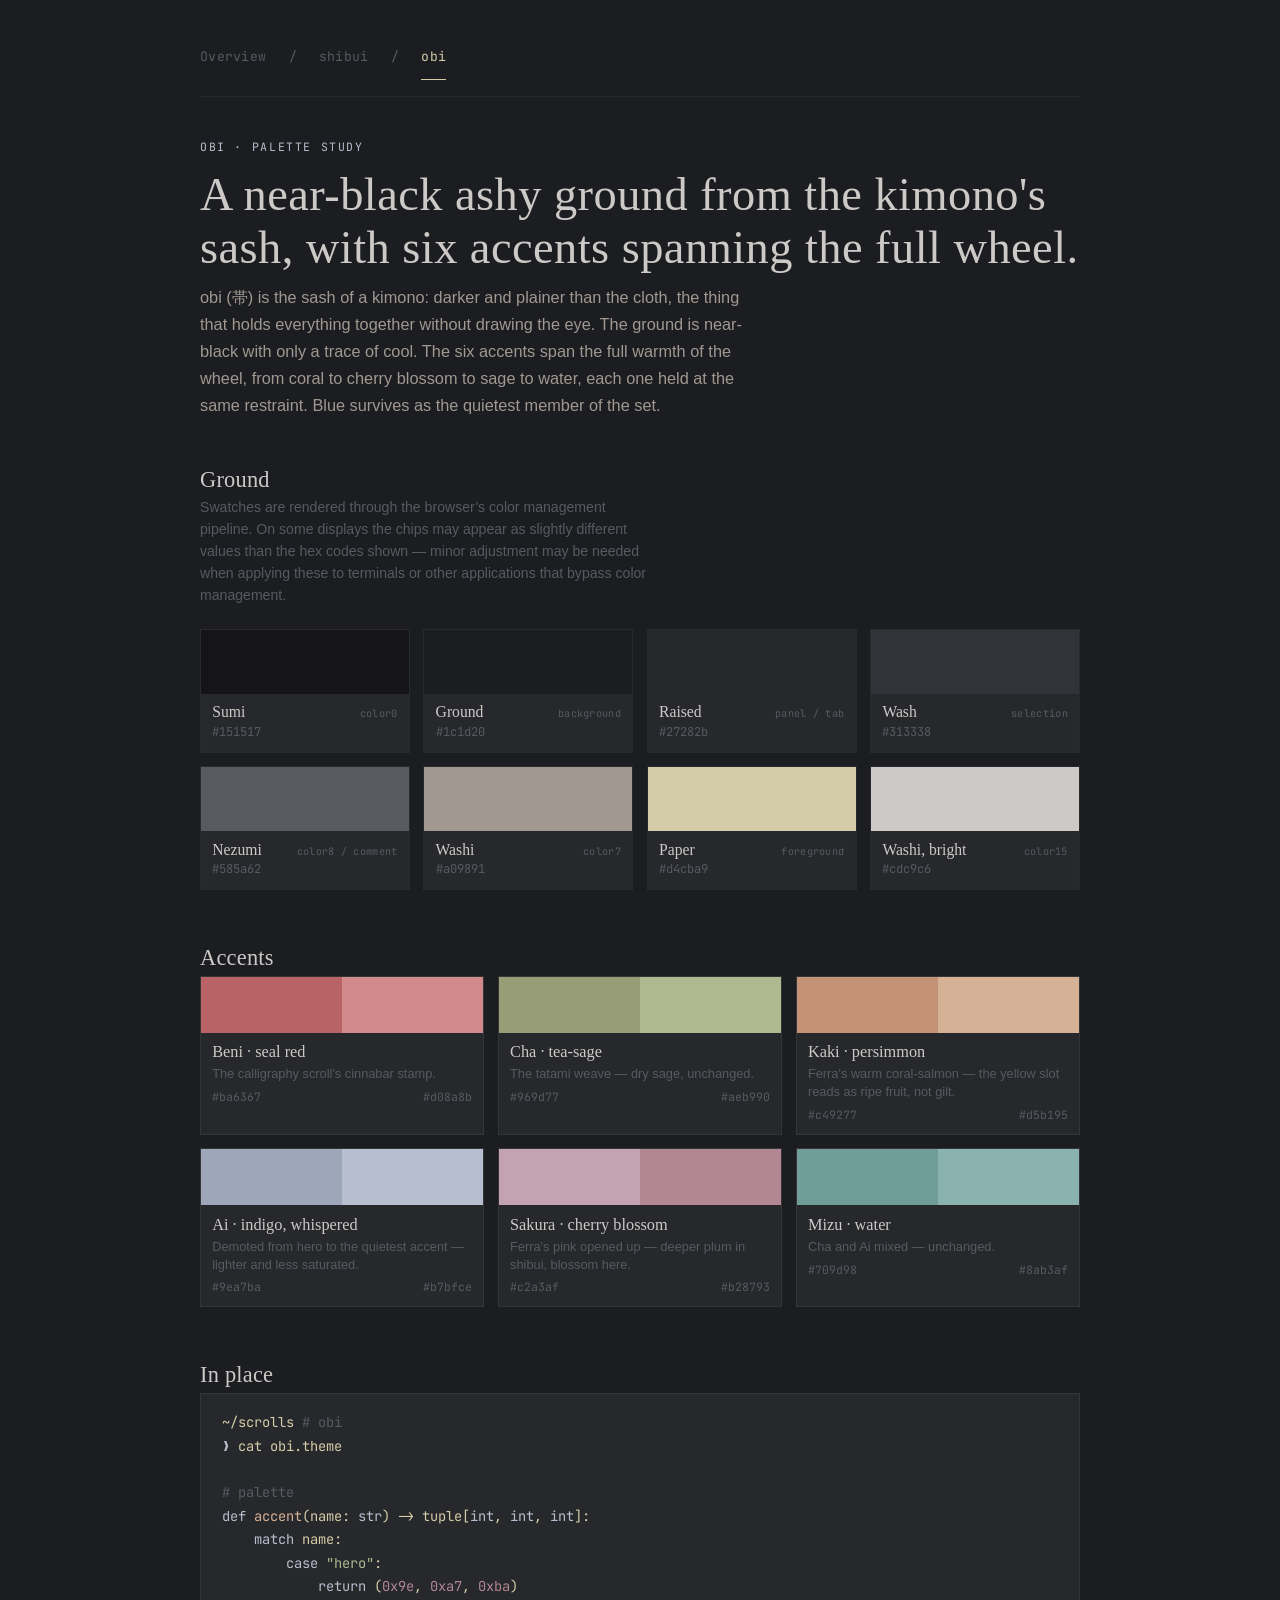
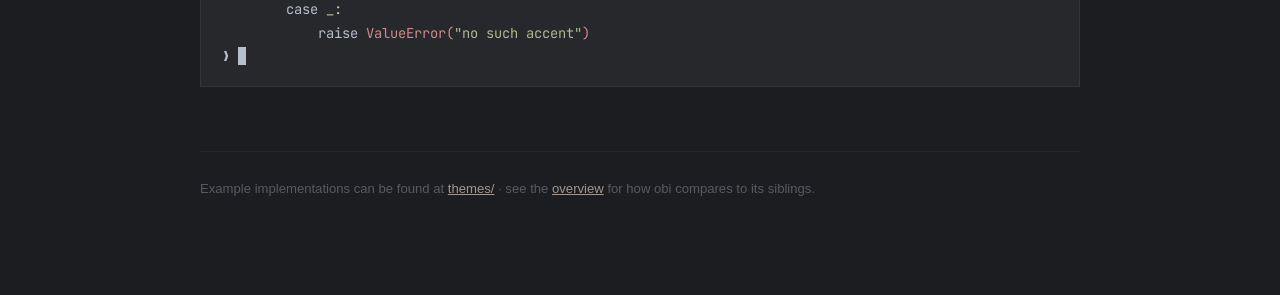
==== commit 04503553: "Rename gamma corrected themes, update docs" ====
--- a/docs/obi.html
+++ b/docs/obi.html
@@ -9,6 +9,12 @@
       content="A near-black ashy ground from the kimono's sash, with six accents spanning the full wheel."
     />
     <title>obi — palette study</title>
+    <link rel="preconnect" href="https://fonts.googleapis.com" />
+    <link rel="preconnect" href="https://fonts.gstatic.com" crossorigin />
+    <link
+      href="https://fonts.googleapis.com/css2?family=JetBrains+Mono:ital,wght@0,400;0,700;1,400&display=swap"
+      rel="stylesheet"
+    />
     <link rel="stylesheet" href="assets/style.css" />
     <style>
       :root {
@@ -29,7 +35,7 @@
         --serif: "Iowan Old Style", "Hoefler Text", Georgia, "Songti SC", serif;
         --sans:
           -apple-system, "SF Pro Text", "Helvetica Neue", Arial, sans-serif;
-        --mono: "SF Mono", "JetBrains Mono", Menlo, Consolas, monospace;
+        --mono: "JetBrains Mono", "SF Mono", Menlo, Consolas, monospace;
       }
     </style>
   </head>
@@ -40,7 +46,7 @@
         ><a href="shibui.html">shibui</a><span class="sep">/</span
         ><a href="obi.html" class="current">obi</a>
       </nav>
-      <p class="eyebrow">obi &middot; kitty theme</p>
+      <p class="eyebrow">obi &middot; palette study</p>
       <h1>
         A near-black ashy ground from the kimono's sash, with six accents
         spanning the full wheel.
@@ -237,26 +243,27 @@
 
       <section>
         <h2>In place</h2>
-        <div class="term">
-          ~/scrolls <span class="comment"># obi</span>
-          <span class="kw">&#10095;</span> cat obi.theme
-
-          <span class="comment">-- palette --</span>
-          <span class="kw">let</span> background =
-          <span class="str">"var(--bg)"</span> <span class="kw">fn</span>
-          <span class="fn">accent</span>(name: <span class="kw">str</span>)
-          -&gt; Color { <span class="kw">match</span> name {
-          <span class="str">"hero"</span> =&gt;
-          <span class="num">0x000000</span>, _ =&gt;
-          <span class="err">Err(<span class="str">"no such accent"</span>)</span
-          >, } } <span class="kw">&#10095;</span>
-          <span class="cursor-blk"> </span>
-        </div>
+        <!-- prettier-ignore -->
+        <div class="term">~/scrolls <span class="comment"># obi</span>
+<span class="kw">&#10095;</span> cat obi.theme
+
+<span class="comment"># palette</span>
+<span class="kw">def</span> <span class="fn">accent</span>(name: <span class="kw">str</span>) -&gt; tuple[<span class="kw">int</span>, <span class="kw">int</span>, <span class="kw">int</span>]:
+    <span class="kw">match</span> name:
+        <span class="kw">case</span> <span class="str">"hero"</span>:
+            <span class="kw">return</span> (<span class="num">0x9e</span>, <span class="num">0xa7</span>, <span class="num">0xba</span>)
+        <span class="kw">case</span> _:
+            <span class="kw">raise</span> <span class="err">ValueError(<span class="str">"no such accent"</span>)</span>
+<span class="kw">&#10095;</span> <span class="cursor-blk"> </span></div>
       </section>
 
       <footer>
-        <code>include /path/to/kasane/themes/obi.conf</code> &middot; see the
-        <a href="index.html">overview</a> for how obi compares to its siblings.
+        Example implementations can be found at
+        <a href="https://github.com/eureka-cpu/kasane/tree/master/themes"
+          >themes/</a
+        >
+        &middot; see the <a href="index.html">overview</a> for how obi compares
+        to its siblings.
       </footer>
     </main>
   </body>
--- a/docs/assets/style.css
+++ b/docs/assets/style.css
@@ -208,7 +208,7 @@
 /* swatch grid */
 .grid {
   display: grid;
-  grid-template-columns: repeat(auto-fill, minmax(150px, 1fr));
+  grid-template-columns: repeat(4, 1fr);
   gap: 0.85rem;
 }
 .swatch {
@@ -293,6 +293,7 @@
   padding: 1.1rem 1.3rem;
   overflow-x: auto;
   white-space: pre;
+  font-feature-settings: "liga" 1, "calt" 1;
 }
 .term .comment {
   color: var(--nezumi);
